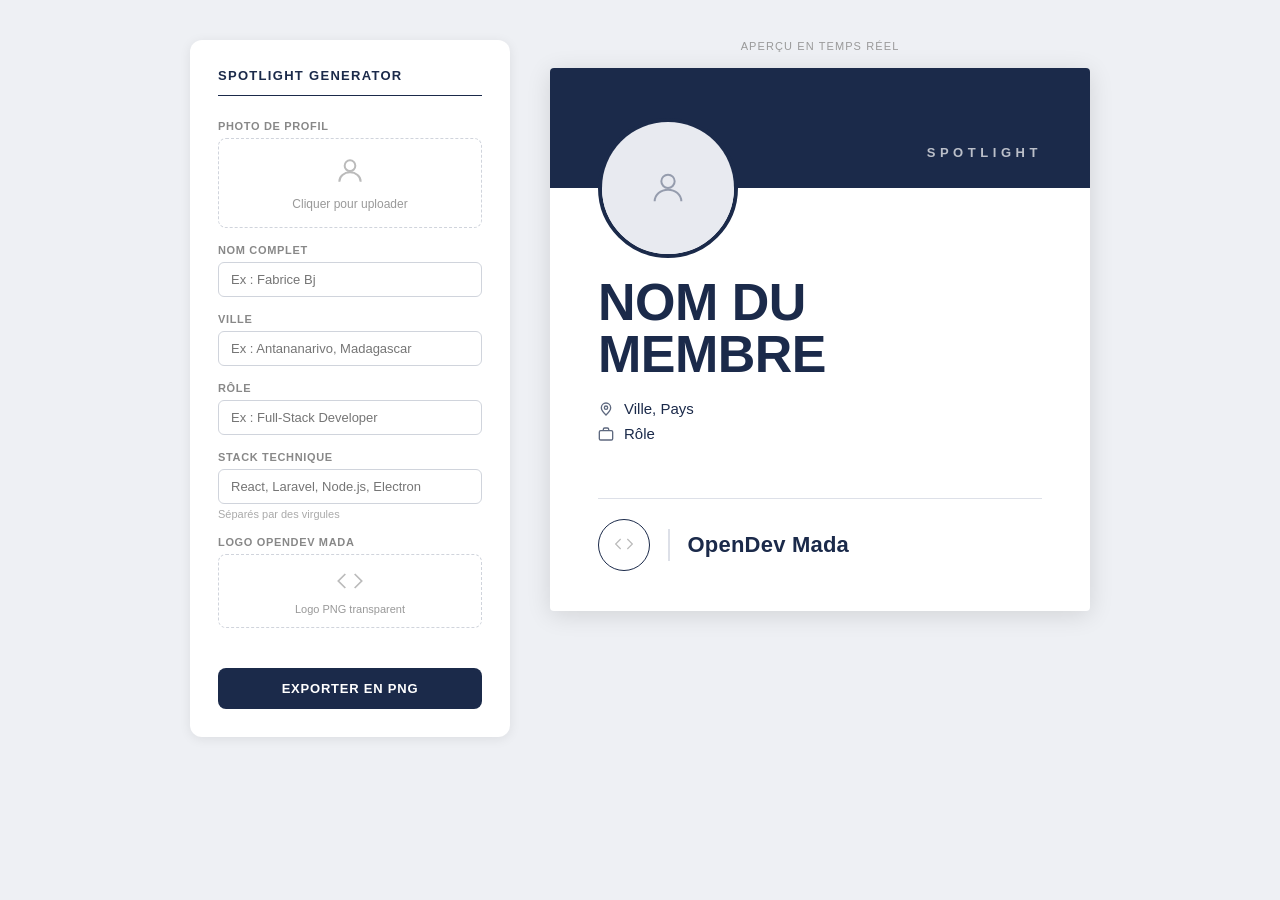
==== index.html @ 9df3eb77 "Upload des fichiers de base" ====
<!DOCTYPE html>
<html lang="fr">
<head>
<meta charset="UTF-8">
<meta name="viewport" content="width=device-width, initial-scale=1.0">
<title>Spotlight Generator — OpenDev Mada</title>
<link rel="stylesheet" href="style.css">
<!-- html2canvas : nécessaire pour l'export PNG (Tâche 5) -->
<script src="https://cdnjs.cloudflare.com/ajax/libs/html2canvas/1.4.1/html2canvas.min.js"></script>
</head>
<body>

<!-- ═══════════════════════════════════════
     PANNEAU ÉDITEUR (formulaire)
     Voir docs/maquette-reference.html pour le rendu attendu
     ═══════════════════════════════════════ -->
<div class="editor">
  <h2>Spotlight Generator</h2>

  <!-- TÂCHE 2 — Upload photo de profil -->
  <div class="field">
    <label>Photo de profil</label>
    <div class="photo-upload" id="photoUploadZone">
      <input type="file" id="photoInput" accept="image/*">
      <img id="photoPreview" class="photo-preview" src="" style="display:none" alt="Aperçu photo de profil">
      <svg id="photoIcon" width="32" height="32" viewBox="0 0 24 24" fill="none" stroke="#bbb" stroke-width="1.5"><circle cx="12" cy="8" r="4"/><path d="M4 20c0-4 3.6-7 8-7s8 3 8 7"/></svg>
      <span>Cliquer pour uploader</span>
    </div>
  </div>

  <!-- TÂCHE 1 — Champs du formulaire avec validation -->
  <div class="field">
    <label>Nom complet</label>
    <input type="text" id="inputName" placeholder="Ex : Fabrice Bj">
    <small id="nameError" class="field-error" hidden></small>
  </div>

  <div class="field">
    <label>Ville</label>
    <input type="text" id="inputCity" placeholder="Ex : Antananarivo, Madagascar">
  </div>

  <div class="field">
    <label>Rôle</label>
    <input type="text" id="inputRole" placeholder="Ex : Full-Stack Developer">
  </div>

  <!-- TÂCHE 4 — Badges de stack dynamiques -->
  <div class="field">
    <label>Stack technique</label>
    <input type="text" id="inputStack" placeholder="React, Laravel, Node.js, Electron">
    <small>Séparés par des virgules</small>
  </div>

  <!-- TÂCHE 2 — Upload logo -->
  <div class="field">
    <label>Logo OpenDev Mada</label>
    <div class="logo-upload" id="logoUploadZone">
      <input type="file" id="logoInput" accept="image/*">
      <img id="logoPreview" class="logo-preview" src="" style="display:none" alt="Aperçu logo">
      <svg id="logoIcon" width="28" height="28" viewBox="0 0 24 24" fill="none" stroke="#bbb" stroke-width="1.5"><polyline points="16 18 22 12 16 6"/><polyline points="8 6 2 12 8 18"/></svg>
      <span style="font-size:11px;color:#999;display:block;margin-top:4px">Logo PNG transparent</span>
    </div>
  </div>

  <!-- TÂCHE 5 — Export PNG -->
  <button class="btn-export" id="exportBtn">Exporter en PNG</button>
</div>

<!-- ═══════════════════════════════════════
     CARTE DE RENDU (preview temps réel)
     TÂCHE 3 — doit se mettre à jour à chaque frappe
     ═══════════════════════════════════════ -->
<div class="preview-wrap">
  <span class="preview-label">Aperçu en temps réel</span>

  <div id="card">
    <!-- Bandeau haut -->
    <div class="card-top">
      <div class="card-photo-wrap" id="cardPhotoWrap">
        <div class="card-photo-placeholder" id="cardPhotoPlaceholder">
          <svg width="40" height="40" viewBox="0 0 24 24" fill="none" stroke="#1B2A4A" stroke-width="1.2"><circle cx="12" cy="8" r="4"/><path d="M4 20c0-4 3.6-7 8-7s8 3 8 7"/></svg>
        </div>
        <img id="cardPhoto" src="" style="display:none" alt="Photo du membre">
      </div>
      <div class="card-spotlight-label">SPOTLIGHT</div>
    </div>

    <!-- Corps -->
    <div class="card-body">
      <div id="card-name">NOM DU<br>MEMBRE</div>

      <div class="card-info">
        <div class="card-info-row">
          <svg width="16" height="16" viewBox="0 0 24 24" fill="none" stroke="#1B2A4A" stroke-width="2"><path d="M12 21s-7-6.75-7-11a7 7 0 0114 0c0 4.25-7 11-7 11z"/><circle cx="12" cy="10" r="2.5"/></svg>
          <span id="card-city">Ville, Pays</span>
        </div>
        <div class="card-info-row">
          <svg width="16" height="16" viewBox="0 0 24 24" fill="none" stroke="#1B2A4A" stroke-width="2"><rect x="2" y="7" width="20" height="14" rx="2"/><path d="M16 7V5a2 2 0 00-2-2h-4a2 2 0 00-2 2v2"/></svg>
          <span id="card-role">Rôle</span>
        </div>
      </div>

      <!-- TÂCHE 4 — badges générés dynamiquement en JS, conteneur vide au départ -->
      <div class="card-stack" id="card-stack"></div>

      <div class="card-footer">
        <div class="card-logo-circle" id="cardLogoCircle">
          <div class="card-logo-placeholder" id="cardLogoPlaceholder">
            <svg width="20" height="20" viewBox="0 0 24 24" fill="none" stroke="#bbb" stroke-width="1.5"><polyline points="16 18 22 12 16 6"/><polyline points="8 6 2 12 8 18"/></svg>
          </div>
          <img id="cardLogo" src="" style="display:none" alt="Logo OpenDev Mada">
        </div>
        <div class="card-footer-divider"></div>
        <div class="card-org-name">OpenDev Mada</div>
      </div>
    </div>
  </div>
</div>

<script src="script.js"></script>
</body>
</html>
---- style.css ----
/* ═══════════════════════════════════════════════════════
   SpotlightMember-Generator — Charte OpenDev Mada
   Référence visuelle : docs/maquette-reference.html
   ⚠️ Ces tokens (couleurs, typo, dimensions) sont la charte
   officielle. Ne pas s'en écarter sans validation du repo.
   ═══════════════════════════════════════════════════════ */

* { box-sizing: border-box; margin: 0; padding: 0; }

:root {
  --navy: #1B2A4A;
  --navy-light: #2a3f6f;
  --off-white: #F7F7F5;
  --white: #ffffff;
  --border: #d0d4dc;
}

body {
  background: #eef0f4;
  font-family: 'Segoe UI', Arial, sans-serif;
  display: flex;
  gap: 40px;
  padding: 40px;
  min-height: 100vh;
  align-items: flex-start;
  justify-content: center;
}

/* ── PANNEAU ÉDITEUR ── */
.editor {
  background: white;
  border-radius: 12px;
  padding: 28px;
  width: 320px;
  flex-shrink: 0;
  box-shadow: 0 2px 12px rgba(0,0,0,.08);
}

.editor h2 {
  font-size: 13px;
  font-weight: 600;
  letter-spacing: .1em;
  text-transform: uppercase;
  color: var(--navy);
  margin-bottom: 24px;
  padding-bottom: 12px;
  border-bottom: 1.5px solid var(--navy);
}

.field { margin-bottom: 16px; }

.field label {
  display: block;
  font-size: 11px;
  font-weight: 600;
  letter-spacing: .06em;
  text-transform: uppercase;
  color: #888;
  margin-bottom: 6px;
}

.field input, .field textarea {
  width: 100%;
  border: 1px solid var(--border);
  border-radius: 6px;
  padding: 9px 12px;
  font-size: 13px;
  color: var(--navy);
  outline: none;
  transition: border-color .15s;
  font-family: inherit;
}

.field input:focus, .field textarea:focus {
  border-color: var(--navy);
}

.field small {
  display: block;
  font-size: 11px;
  color: #aaa;
  margin-top: 4px;
}

/* TÂCHE 1 — état d'erreur de validation, à activer en JS via la classe .has-error / #nameError visible */
.field-error {
  color: #c0392b !important;
}

.field input.invalid {
  border-color: #c0392b;
}

.photo-upload {
  border: 1.5px dashed var(--border);
  border-radius: 8px;
  padding: 16px;
  text-align: center;
  cursor: pointer;
  transition: border-color .15s;
}

.photo-upload:hover { border-color: var(--navy); }

.photo-upload input { display: none; }

.photo-upload span {
  font-size: 12px;
  color: #999;
  display: block;
  margin-top: 6px;
}

.photo-preview {
  width: 60px;
  height: 60px;
  border-radius: 50%;
  object-fit: cover;
  margin: 0 auto 6px;
  display: block;
  border: 2px solid var(--navy);
}

.logo-upload {
  border: 1.5px dashed var(--border);
  border-radius: 8px;
  padding: 12px;
  text-align: center;
  cursor: pointer;
  transition: border-color .15s;
}

.logo-upload:hover { border-color: var(--navy); }
.logo-upload input { display: none; }

.logo-preview {
  width: 48px;
  height: 48px;
  object-fit: contain;
  margin: 0 auto 4px;
  display: block;
}

.btn-export {
  width: 100%;
  background: var(--navy);
  color: white;
  border: none;
  border-radius: 8px;
  padding: 13px;
  font-size: 13px;
  font-weight: 600;
  letter-spacing: .06em;
  text-transform: uppercase;
  cursor: pointer;
  margin-top: 24px;
  transition: background .15s;
}

.btn-export:hover { background: var(--navy-light); }
.btn-export:disabled { background: #aab; cursor: not-allowed; }

/* ── CARTE PREVIEW ── */
.preview-wrap {
  display: flex;
  flex-direction: column;
  align-items: center;
  gap: 16px;
}

.preview-label {
  font-size: 11px;
  letter-spacing: .1em;
  text-transform: uppercase;
  color: #999;
}

#card {
  width: 540px;
  background: var(--white);
  font-family: 'Segoe UI', Arial, sans-serif;
  overflow: hidden;
  border-radius: 4px;
  box-shadow: 0 4px 24px rgba(0,0,0,.12);
}

/* Bandeau haut */
.card-top {
  background: var(--navy);
  height: 120px;
  position: relative;
}

/* Photo */
.card-photo-wrap {
  position: absolute;
  left: 48px;
  bottom: -70px;
  width: 140px;
  height: 140px;
  border-radius: 50%;
  border: 4px solid var(--navy);
  background: #e8eaf0;
  overflow: hidden;
  z-index: 2;
}

.card-photo-wrap img {
  width: 100%;
  height: 100%;
  object-fit: cover;
}

.card-photo-placeholder {
  width: 100%;
  height: 100%;
  display: flex;
  flex-direction: column;
  align-items: center;
  justify-content: center;
  background: #e8eaf0;
  gap: 6px;
}

.card-photo-placeholder svg { opacity: .4; }

/* SPOTLIGHT label */
.card-spotlight-label {
  position: absolute;
  right: 48px;
  bottom: 28px;
  font-size: 13px;
  font-weight: 700;
  letter-spacing: .35em;
  text-transform: uppercase;
  color: rgba(255,255,255,.7);
}

/* Corps */
.card-body {
  padding: 88px 48px 40px 48px;
}

/* Nom */
#card-name {
  font-size: 52px;
  font-weight: 800;
  line-height: 1.0;
  color: var(--navy);
  text-transform: uppercase;
  letter-spacing: -.01em;
  margin-bottom: 20px;
  word-break: break-word;
}

/* Infos */
.card-info {
  display: flex;
  flex-direction: column;
  gap: 8px;
  margin-bottom: 24px;
}

.card-info-row {
  display: flex;
  align-items: center;
  gap: 10px;
  font-size: 15px;
  color: var(--navy);
  font-weight: 500;
}

.card-info-row svg {
  flex-shrink: 0;
  opacity: .7;
}

/* Stack badges — générés dynamiquement, voir script.js TÂCHE 4 */
.card-stack {
  display: flex;
  flex-wrap: wrap;
  gap: 8px;
  margin-bottom: 32px;
}

.card-badge {
  border: 1.5px solid var(--navy);
  border-radius: 6px;
  padding: 6px 16px;
  font-size: 13px;
  font-weight: 500;
  color: var(--navy);
  letter-spacing: .02em;
}

/* Footer */
.card-footer {
  border-top: 1.5px solid #dde0e8;
  padding-top: 20px;
  display: flex;
  align-items: center;
  gap: 18px;
}

.card-logo-circle {
  width: 52px;
  height: 52px;
  border-radius: 50%;
  border: 1.5px solid var(--navy);
  display: flex;
  align-items: center;
  justify-content: center;
  overflow: hidden;
  flex-shrink: 0;
  background: white;
}

.card-logo-circle img {
  width: 100%;
  height: 100%;
  object-fit: contain;
}

.card-logo-placeholder {
  font-size: 10px;
  color: #aaa;
  text-align: center;
  line-height: 1.3;
}

.card-footer-divider {
  width: 1.5px;
  height: 32px;
  background: #dde0e8;
}

.card-org-name {
  font-size: 22px;
  font-weight: 700;
  color: var(--navy);
  letter-spacing: .01em;
}

/* ── RESPONSIVE ──
   Non géré dans la maquette de référence — pistes ouvertes
   pour une contribution (cf. issue "Responsive mobile") */
@media (max-width: 920px) {
  body {
    flex-direction: column;
    align-items: center;
  }
  #card {
    width: 100%;
    max-width: 540px;
  }
}
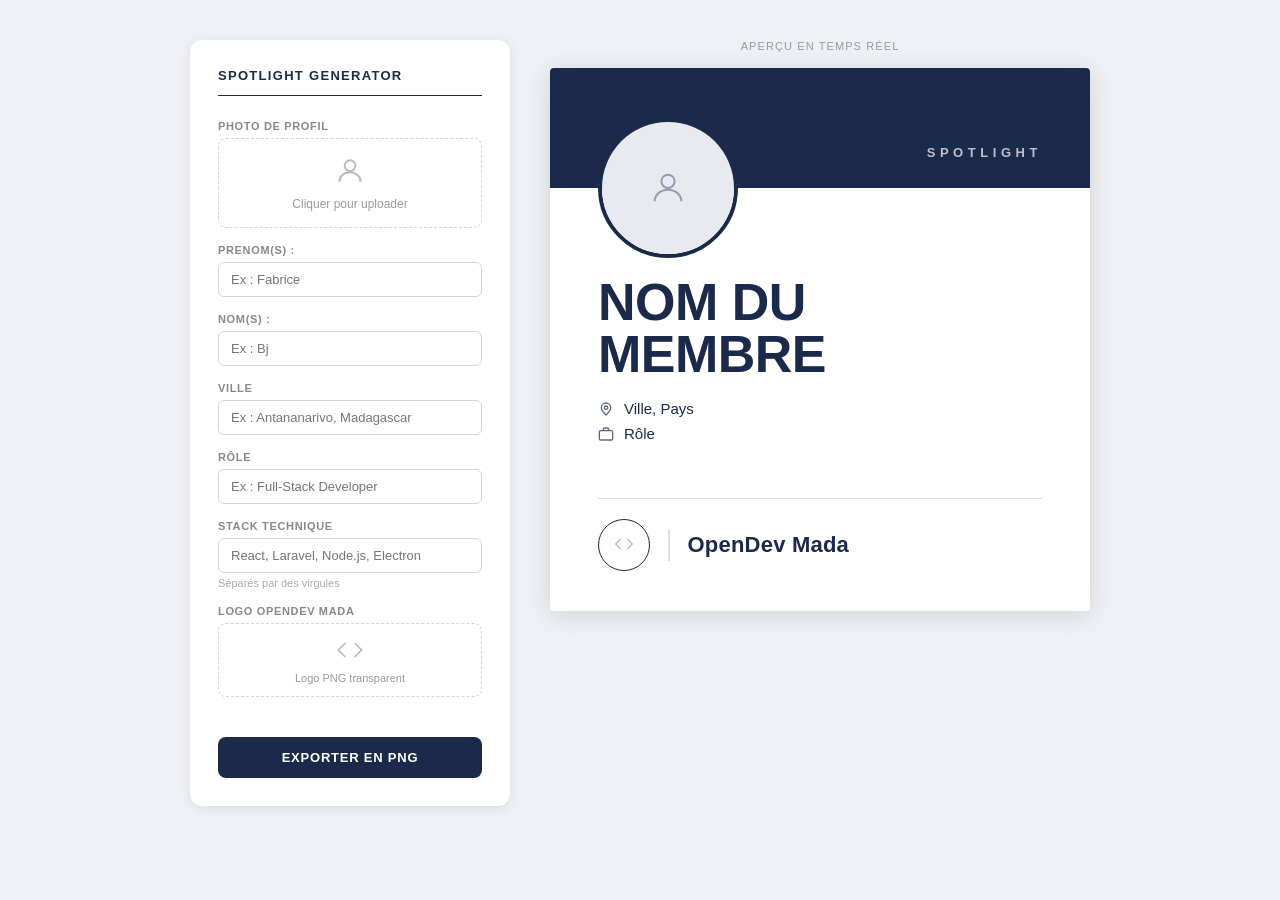
==== commit a5997105: "fix(index.html): separate name and firstname" ====
--- a/index.html
+++ b/index.html
@@ -29,9 +29,16 @@
   </div>
 
   <!-- TÂCHE 1 — Champs du formulaire avec validation -->
+
   <div class="field">
-    <label>Nom complet</label>
-    <input type="text" id="inputName" placeholder="Ex : Fabrice Bj">
+    <label>Prenom(s) :</label>
+    <input type="text" id="inputFirstName" placeholder="Ex : Fabrice">
+    <small id="firstNameError" class="field-error" hidden></small>
+  </div>
+
+  <div class="field">
+    <label>Nom(s) :</label>
+    <input type="text" id="inputName" placeholder="Ex : Bj">
     <small id="nameError" class="field-error" hidden></small>
   </div>
 
